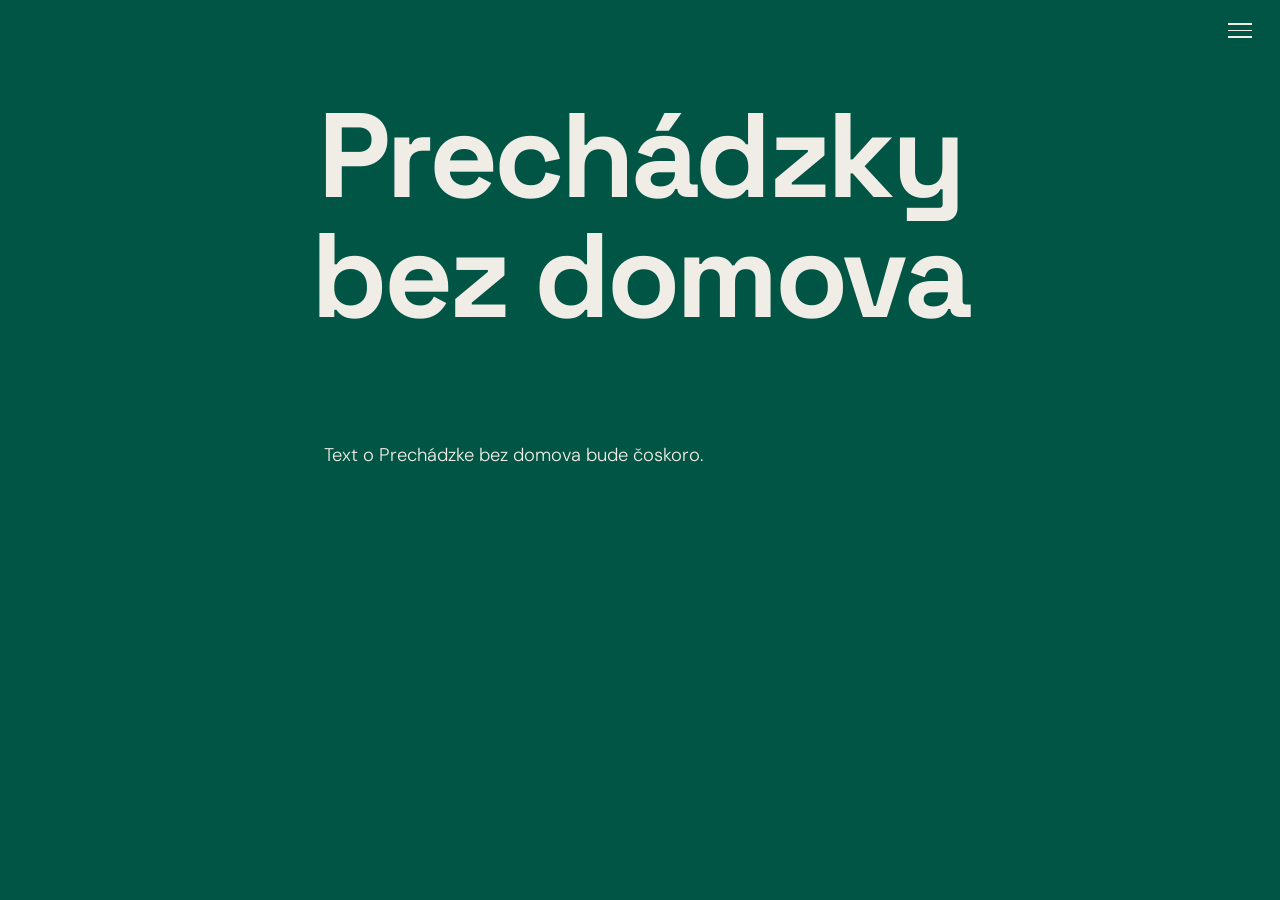
==== bez-domova.html @ b30ac503 "Add files via upload" ====
<!DOCTYPE html>
<html lang="sk">
<head>
  <meta charset="UTF-8" />
  <meta name="viewport" content="width=device-width, initial-scale=1.0" />
  <title>Prechádzky bez domova | Vnímavé prechádzky</title>
  <meta name="description" content="Prechádzky bez domova vám priblížia pohľad ľudí v núdzi. Zažite mesto z nových uhlov v Trenčíne." />
  <meta name="keywords" content="prechádzky bez domova, prechádzka bez domova, Trenčín, vnímavé prechádzky" />
  <link rel="canonical" href="https://vnimave.sk/bez-domova.html" />
  <link rel="stylesheet" href="nav.css">
  <link href="https://fonts.googleapis.com/css2?family=Space+Grotesk:wght@700&family=DM+Sans:opsz,wght@9..40,200;9..40,300&display=swap" rel="stylesheet" />
  <style>
    *, *::before, *::after { box-sizing: border-box; margin: 0; padding: 0; }

    :root {
      --bg: #005545;
      --fg: #f0ede6;
      --fg-faint: rgba(240,237,230,0.15);
      --text: clamp(1rem, 3.5vw, 1.15rem);
    }

    body {
      background: var(--bg);
      font-family: 'DM Sans', sans-serif;
      color: var(--fg);
    }

    .hero {
      padding: 6rem 1.5rem 3rem;
      display: flex;
      align-items: center;
      justify-content: center;
    }

    h1 {
      font-family: 'Space Grotesk', sans-serif;
      font-weight: 700;
      font-size: clamp(2.6rem, 16vw, 7.5rem);
      letter-spacing: -0.03em;
      line-height: 1;
      text-align: center;
      color: var(--fg);
      opacity: 0;
      animation: appear 1s cubic-bezier(0.16, 1, 0.3, 1) forwards 0.2s;
    }

    section {
      max-width: 680px;
      margin: 0 auto;
      padding: 3.5rem 1.5rem;
    }

    .sekcia-nadpis {
      font-family: 'Space Grotesk', sans-serif;
      font-weight: 700;
      font-size: clamp(1.1rem, 4vw, 1.3rem);
      letter-spacing: -0.01em;
      margin-bottom: 1.2rem;
      color: var(--fg);
    }

    .text-normal {
      font-weight: 300;
      font-size: var(--text);
      line-height: 1.7;
      color: var(--fg);
    }

    .text-soft {
      font-weight: 200;
      font-size: var(--text);
      opacity: 0.65;
      line-height: 1.7;
      color: var(--fg);
    }

    .mail {
      text-decoration: none;
      color: var(--fg);
      border-bottom: 1px solid rgba(240,237,230,0.5);
      padding-bottom: 1px;
    }

    @keyframes appear {
      from { opacity: 0; transform: translateY(12px); }
      to   { opacity: 1; transform: translateY(0); }
    }
  </style>
</head>
<body>

  <nav class="nav">
    <button class="nav-toggle" id="nav-toggle" aria-label="Menu">
      <span></span><span></span><span></span>
    </button>
  </nav>

  <div class="nav-menu" id="nav-menu">
    <a href="/">Domov</a>
    <a href="/bez-domova.html" class="active">Prechádzky bez domova</a>
    <a href="/na-voziku.html">Prechádzky na vozíku</a>
  </div>

  <div class="hero">
    <h1>Prechádzky<br>bez domova</h1>
  </div>

  <section>
    <p class="text-normal">Text o Prechádzke bez domova bude čoskoro.</p>
  </section>

  <script>
    const toggle = document.getElementById('nav-toggle');
    const menu = document.getElementById('nav-menu');
    toggle.addEventListener('click', function() {
      toggle.classList.toggle('open');
      menu.classList.toggle('open');
    });
    menu.querySelectorAll('a').forEach(a => {
      a.addEventListener('click', function() {
        toggle.classList.remove('open');
        menu.classList.remove('open');
      });
    });
  </script>

</body>
</html>
---- nav.css ----
/* ── HAMBURGER NAV ── */
.nav {
  position: fixed;
  top: 1.2rem;
  right: 1.5rem;
  z-index: 200;
}

.nav-toggle {
  background: none;
  border: none;
  cursor: pointer;
  padding: 4px;
  display: flex;
  flex-direction: column;
  gap: 5px;
}

.nav-toggle span {
  display: block;
  width: 24px;
  height: 1.5px;
  background: var(--fg);
  transition: transform 0.3s, opacity 0.3s;
}

.nav-toggle.open span:nth-child(1) { transform: translateY(6.5px) rotate(45deg); }
.nav-toggle.open span:nth-child(2) { opacity: 0; }
.nav-toggle.open span:nth-child(3) { transform: translateY(-6.5px) rotate(-45deg); }

.nav-menu {
  display: none;
  position: fixed;
  inset: 0;
  background: var(--bg);
  flex-direction: column;
  align-items: flex-start;
  justify-content: center;
  padding: 3rem;
  gap: 1.5rem;
  z-index: 190;
}

.nav-menu.open { display: flex; }

.nav-menu a {
  font-family: 'Space Grotesk', sans-serif;
  font-weight: 700;
  font-size: clamp(2rem, 8vw, 3.5rem);
  color: var(--fg);
  text-decoration: none;
  letter-spacing: -0.02em;
  line-height: 1;
  opacity: 0.5;
  transition: opacity 0.2s;
}

.nav-menu a:hover,
.nav-menu a.active { opacity: 1; }
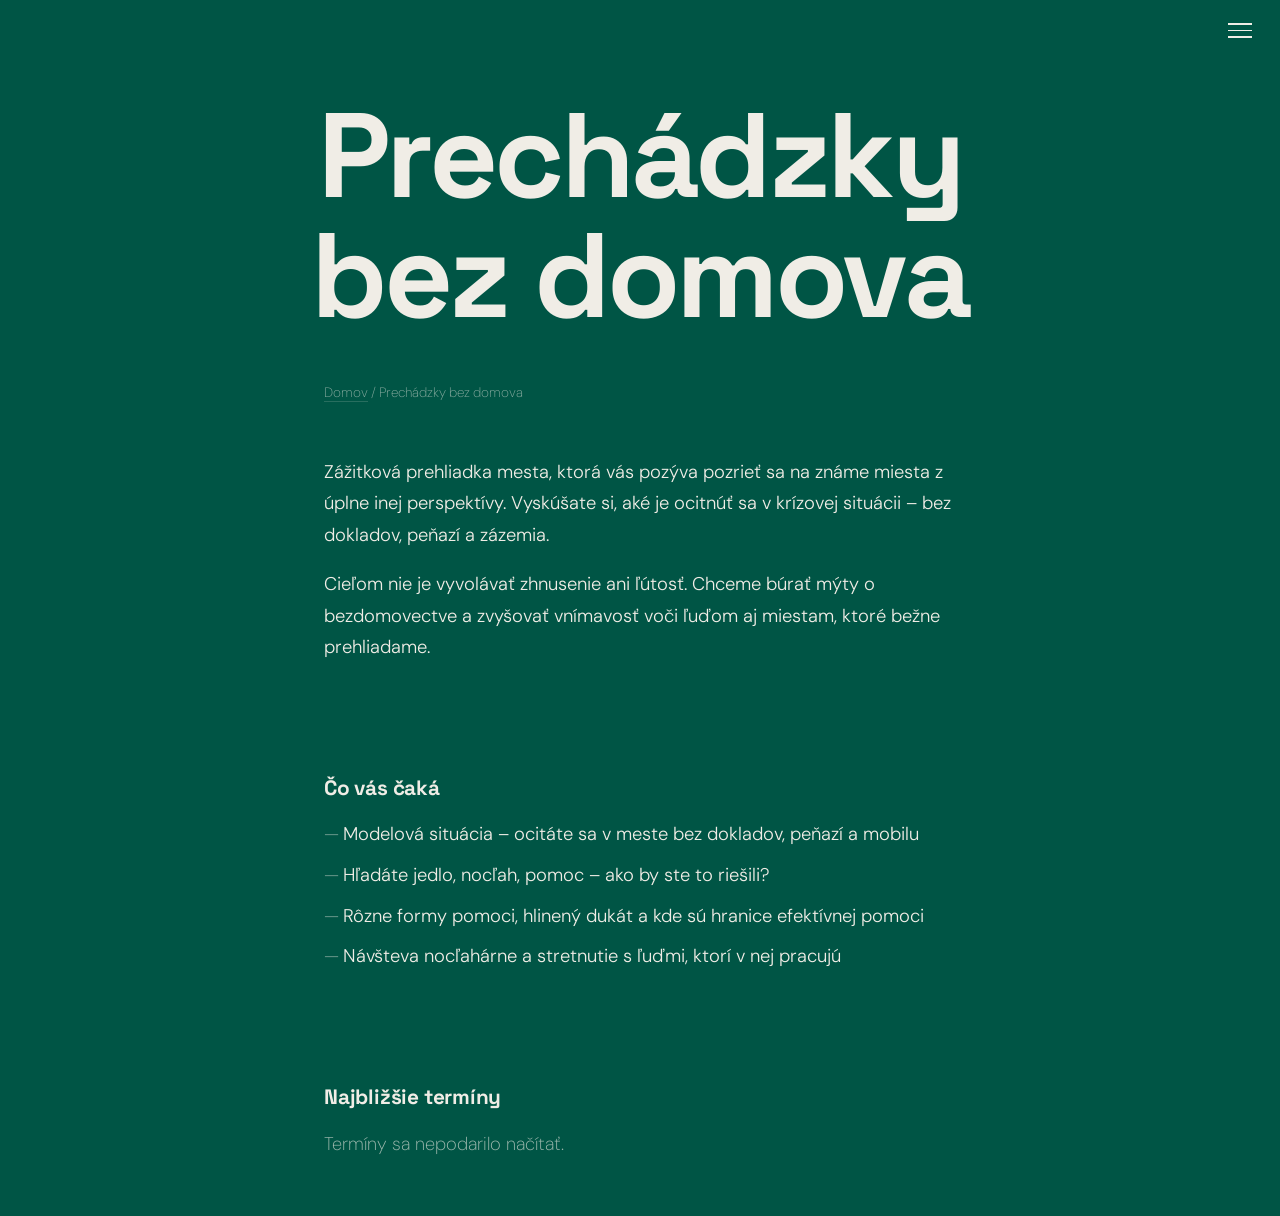
==== commit 1fb9dc6a: "Update bez-domova.html" ====
--- a/bez-domova.html
+++ b/bez-domova.html
@@ -4,8 +4,8 @@
   <meta charset="UTF-8" />
   <meta name="viewport" content="width=device-width, initial-scale=1.0" />
   <title>Prechádzky bez domova | Vnímavé prechádzky</title>
-  <meta name="description" content="Prechádzky bez domova vám priblížia pohľad ľudí v núdzi. Zažite mesto z nových uhlov v Trenčíne." />
-  <meta name="keywords" content="prechádzky bez domova, prechádzka bez domova, Trenčín, vnímavé prechádzky" />
+  <meta name="description" content="Prechádzka bez domova vás pozýva pozrieť sa na mesto z perspektívy človeka v krízovej situácii. Zažite Trenčín inak." />
+  <meta name="keywords" content="prechádzky bez domova, prechádzka bez domova, Trenčín, vnímavé prechádzky, bezdomovectvo" />
   <link rel="canonical" href="https://vnimave.sk/bez-domova.html" />
   <link rel="stylesheet" href="nav.css">
   <link href="https://fonts.googleapis.com/css2?family=Space+Grotesk:wght@700&family=DM+Sans:opsz,wght@9..40,200;9..40,300&display=swap" rel="stylesheet" />
@@ -50,6 +50,23 @@
       padding: 3.5rem 1.5rem;
     }
 
+    .breadcrumb {
+      max-width: 680px;
+      margin: 0 auto;
+      padding: 0 1.5rem;
+      font-size: 0.85rem;
+      font-weight: 200;
+      opacity: 0.55;
+    }
+
+    .breadcrumb a {
+      color: var(--fg);
+      text-decoration: none;
+      border-bottom: 1px solid rgba(240,237,230,0.3);
+    }
+
+    .breadcrumb a:hover { opacity: 0.8; }
+
     .sekcia-nadpis {
       font-family: 'Space Grotesk', sans-serif;
       font-weight: 700;
@@ -66,6 +83,8 @@
       color: var(--fg);
     }
 
+    .text-normal + .text-normal { margin-top: 1em; }
+
     .text-soft {
       font-weight: 200;
       font-size: var(--text);
@@ -74,11 +93,89 @@
       color: var(--fg);
     }
 
+    .zastávky {
+      display: flex;
+      flex-direction: column;
+      gap: 0;
+    }
+
+    .zastávka {
+      padding: 1.4rem 0;
+      border-top: 1px solid var(--fg-faint);
+    }
+
+    .zastávka:last-child { border-bottom: 1px solid var(--fg-faint); }
+
+    .zastávka-cislo {
+      font-size: 0.75rem;
+      font-weight: 200;
+      letter-spacing: 0.15em;
+      text-transform: uppercase;
+      opacity: 0.5;
+      margin-bottom: 0.4rem;
+    }
+
+    .zastávka-nazov {
+      font-family: 'Space Grotesk', sans-serif;
+      font-weight: 700;
+      font-size: clamp(1rem, 3.5vw, 1.1rem);
+      margin-bottom: 0.5rem;
+    }
+
+    .termin {
+      display: flex;
+      flex-direction: column;
+      gap: 0.4rem;
+      padding: 1.2rem 0;
+      border-top: 1px solid var(--fg-faint);
+    }
+
+    .termin:last-child { border-bottom: 1px solid var(--fg-faint); }
+
+    .btn {
+      display: inline-block;
+      margin-top: 0.4rem;
+      font-family: 'DM Sans', sans-serif;
+      font-weight: 300;
+      font-size: var(--text);
+      color: var(--fg);
+      border: 1px solid rgba(240,237,230,0.5);
+      padding: 0.4rem 1rem;
+      text-decoration: none;
+      transition: background 0.2s, border-color 0.2s;
+    }
+
+    .btn:hover { background: rgba(240,237,230,0.1); border-color: var(--fg); }
+
     .mail {
       text-decoration: none;
       color: var(--fg);
       border-bottom: 1px solid rgba(240,237,230,0.5);
       padding-bottom: 1px;
+    }
+
+    .zoznam {
+      list-style: none;
+      display: flex;
+      flex-direction: column;
+      gap: 0.7rem;
+      padding: 0;
+    }
+
+    .zoznam li {
+      font-weight: 300;
+      font-size: var(--text);
+      line-height: 1.6;
+      color: var(--fg);
+      padding-left: 1.2rem;
+      position: relative;
+    }
+
+    .zoznam li::before {
+      content: '—';
+      position: absolute;
+      left: 0;
+      opacity: 0.4;
     }
 
     @keyframes appear {
@@ -105,8 +202,28 @@
     <h1>Prechádzky<br>bez domova</h1>
   </div>
 
+  <div class="breadcrumb">
+    <a href="/">Domov</a> / Prechádzky bez domova
+  </div>
+
   <section>
-    <p class="text-normal">Text o Prechádzke bez domova bude čoskoro.</p>
+    <p class="text-normal">Zážitková prehliadka mesta, ktorá vás pozýva pozrieť sa na známe miesta z úplne inej perspektívy. Vyskúšate si, aké je ocitnúť sa v krízovej situácii – bez dokladov, peňazí a zázemia.</p>
+    <p class="text-normal">Cieľom nie je vyvolávať zhnusenie ani ľútosť. Chceme búrať mýty o bezdomovectve a zvyšovať vnímavosť voči ľuďom aj miestam, ktoré bežne prehliadame.</p>
+  </section>
+
+  <section>
+    <h2 class="sekcia-nadpis">Čo vás čaká</h2>
+    <ul class="zoznam">
+      <li>Modelová situácia – ocitáte sa v meste bez dokladov, peňazí a mobilu</li>
+      <li>Hľadáte jedlo, nocľah, pomoc – ako by ste to riešili?</li>
+      <li>Rôzne formy pomoci, hlinený dukát a kde sú hranice efektívnej pomoci</li>
+      <li>Návšteva nocľahárne a stretnutie s ľuďmi, ktorí v nej pracujú</li>
+    </ul>
+  </section>
+
+  <section>
+    <h2 class="sekcia-nadpis">Najbližšie termíny</h2>
+    <div id="zoznam"><p class="text-soft">Načítavam termíny...</p></div>
   </section>
 
   <script>
@@ -122,6 +239,58 @@
         menu.classList.remove('open');
       });
     });
+
+    const SHEET_ID = '1aN3vDM2wXE2JcnCTUgYs1JwXSEE29CM7W-ZmALNQsE0';
+    const URL = `https://docs.google.com/spreadsheets/d/${SHEET_ID}/gviz/tq?tqx=out:json`;
+
+    function formatDate(val) {
+      if (!val) return '';
+      const match = String(val).match(/Date\((\d+),(\d+),(\d+)/);
+      if (match) {
+        const d = new Date(+match[1], +match[2], +match[3]);
+        return d.toLocaleDateString('sk-SK', { day: 'numeric', month: 'long', year: 'numeric' });
+      }
+      return val;
+    }
+
+    function formatTime(val) {
+      if (!val) return '';
+      const match = String(val).match(/Date\(\d+,\d+,\d+,(\d+),(\d+)/);
+      if (match) {
+        const h = String(+match[1]).padStart(2, '0');
+        const m = String(+match[2]).padStart(2, '0');
+        return `${h}:${m}`;
+      }
+      return val;
+    }
+
+    fetch(URL)
+      .then(r => r.text())
+      .then(text => {
+        const json = JSON.parse(text.substring(47, text.length - 2));
+        const rows = json.table.rows;
+        const zoznam = document.getElementById('zoznam');
+        if (!rows || rows.length === 0) {
+          zoznam.innerHTML = '<p class="text-soft">Žiadne termíny</p>';
+          return;
+        }
+        zoznam.innerHTML = rows.map(row => {
+          const date = formatDate(row.c[0]?.v);
+          const time = formatTime(row.c[1]?.v);
+          const name = row.c[2]?.v || '';
+          const start = row.c[3]?.v || '';
+          const form = row.c[4]?.v || '';
+          return `
+            <div class="termin">
+              <div class="text-normal">${name}</div>
+              <div class="text-soft">${date}${time ? ', ' + time : ''}${start ? ' · ' + start : ''}</div>
+              ${form ? `<a class="btn" href="${form}" target="_blank">Registrovať</a>` : `<span class="text-soft">Registrácia čoskoro</span>`}
+            </div>`;
+        }).join('');
+      })
+      .catch(() => {
+        document.getElementById('zoznam').innerHTML = '<p class="text-soft">Termíny sa nepodarilo načítať.</p>';
+      });
   </script>
 
 </body>
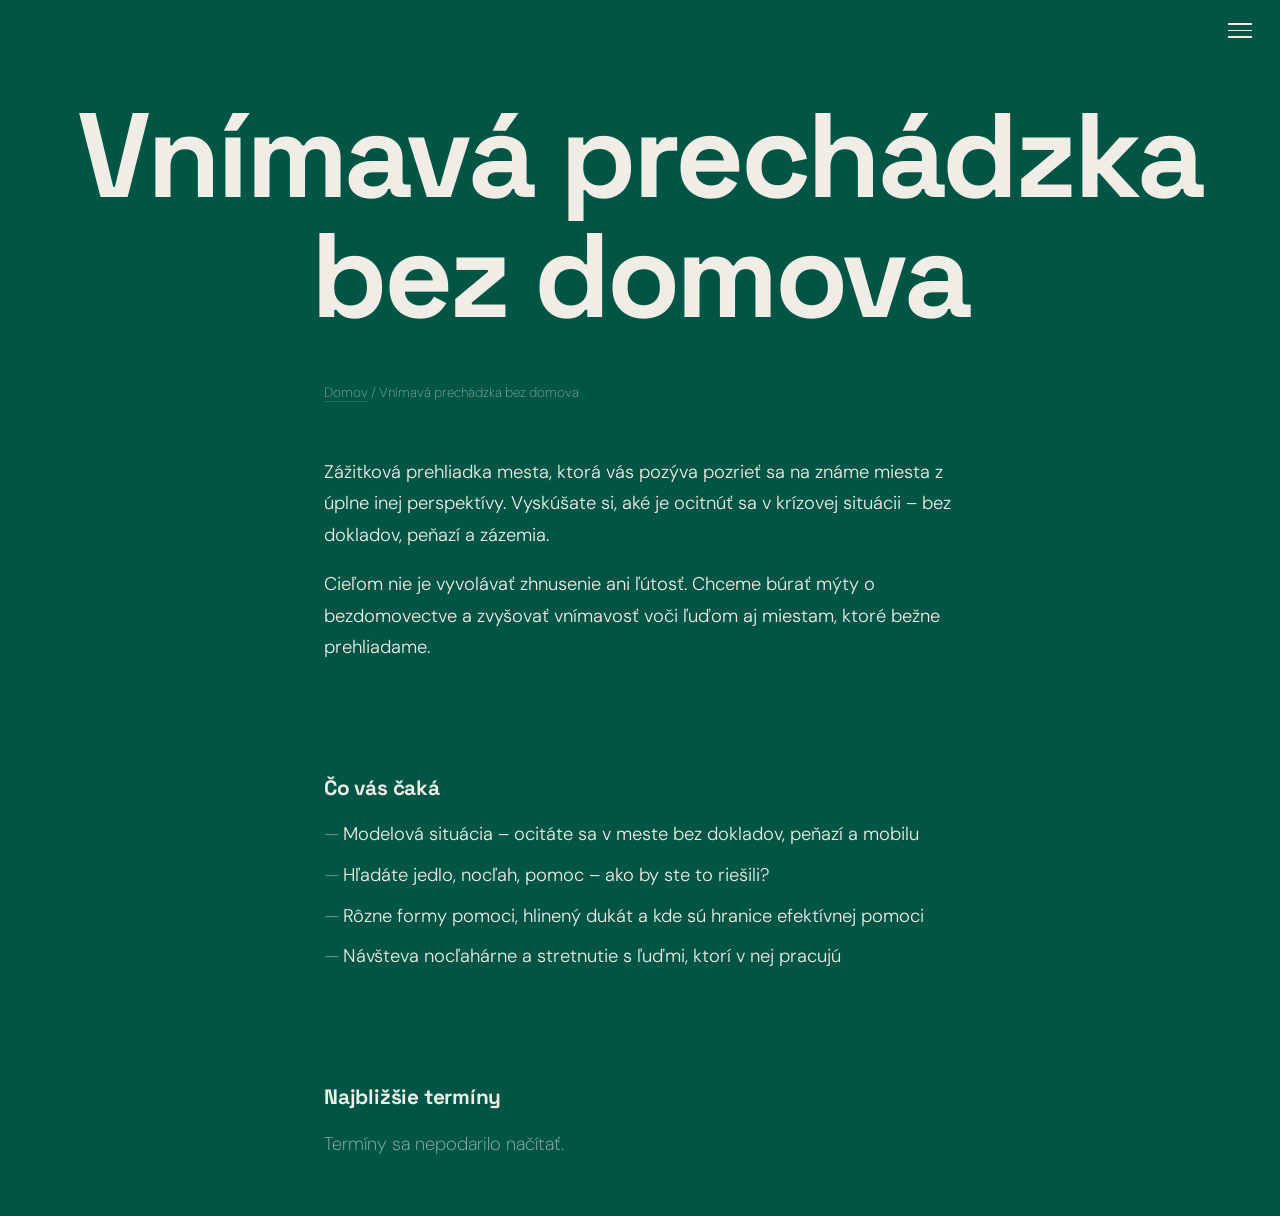
==== commit e50d8246: "Rebrand Vnímavé prechádzky -> Vnímavé, premenovanie aktivít, nový text O projekte, odstránenie newsl" ====
--- a/bez-domova.html
+++ b/bez-domova.html
@@ -3,9 +3,9 @@
 <head>
   <meta charset="UTF-8" />
   <meta name="viewport" content="width=device-width, initial-scale=1.0" />
-  <title>Prechádzky bez domova | Vnímavé prechádzky</title>
-  <meta name="description" content="Prechádzka bez domova vás pozýva pozrieť sa na mesto z perspektívy človeka v krízovej situácii. Zažite Trenčín inak." />
-  <meta name="keywords" content="prechádzky bez domova, prechádzka bez domova, Trenčín, vnímavé prechádzky, bezdomovectvo" />
+  <title>Vnímavá prechádzka bez domova | Vnímavé</title>
+  <meta name="description" content="Vnímavá prechádzka bez domova vás pozýva pozrieť sa na mesto z perspektívy človeka v krízovej situácii. Zažite Trenčín inak." />
+  <meta name="keywords" content="vnímavá prechádzka bez domova, Trenčín, vnímavé, bezdomovectvo" />
   <link rel="canonical" href="https://vnimave.sk/bez-domova.html" />
   <link rel="stylesheet" href="nav.css">
   <link href="https://fonts.googleapis.com/css2?family=Space+Grotesk:wght@700&family=DM+Sans:opsz,wght@9..40,200;9..40,300&display=swap" rel="stylesheet" />
@@ -194,16 +194,16 @@
 
   <div class="nav-menu" id="nav-menu">
     <a href="/">Domov</a>
-    <a href="/bez-domova.html" class="active">Prechádzky bez domova</a>
-    <a href="/na-voziku.html">Prechádzky na vozíku</a>
+    <a href="/bez-domova.html" class="active">Vnímavá prechádzka bez domova</a>
+    <a href="/na-voziku.html">Vnímavá prechádzka na vozíku</a>
   </div>
 
   <div class="hero">
-    <h1>Prechádzky<br>bez domova</h1>
+    <h1>Vnímavá prechádzka<br>bez domova</h1>
   </div>
 
   <div class="breadcrumb">
-    <a href="/">Domov</a> / Prechádzky bez domova
+    <a href="/">Domov</a> / Vnímavá prechádzka bez domova
   </div>
 
   <section>
